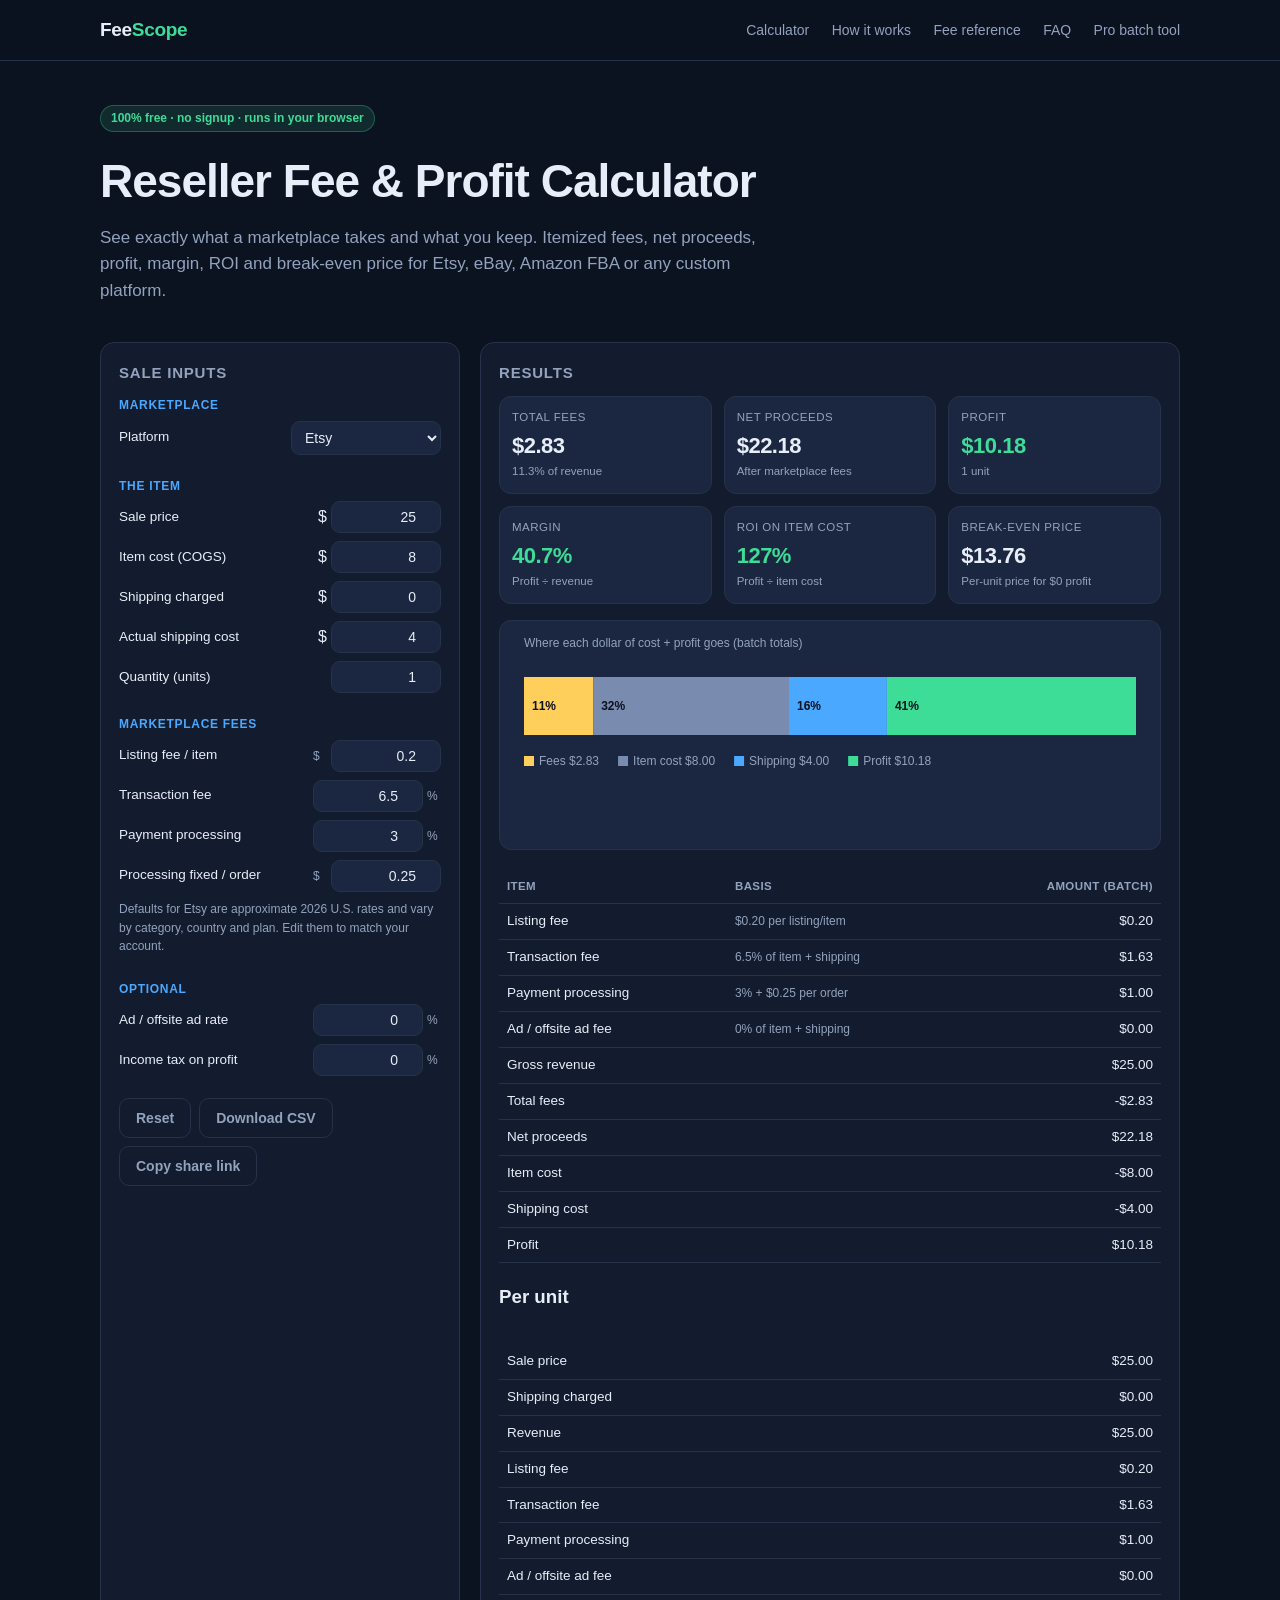
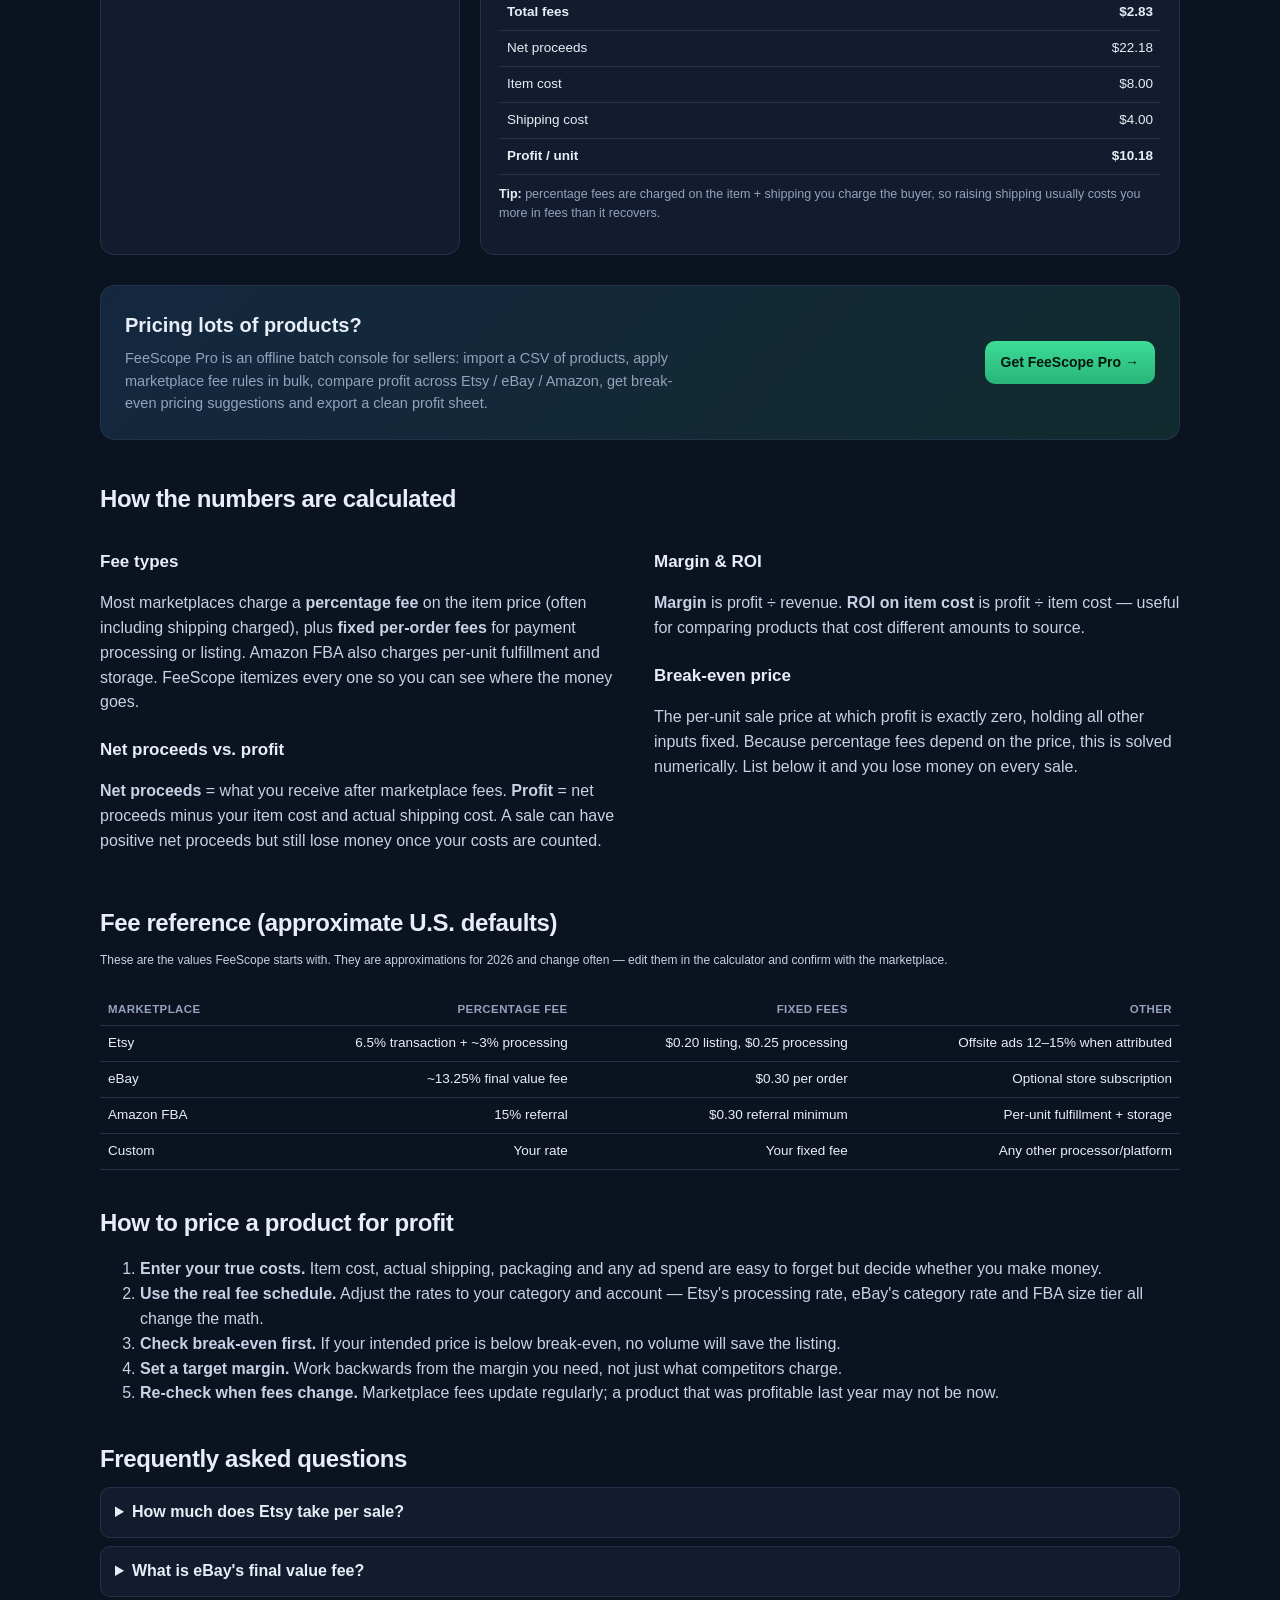
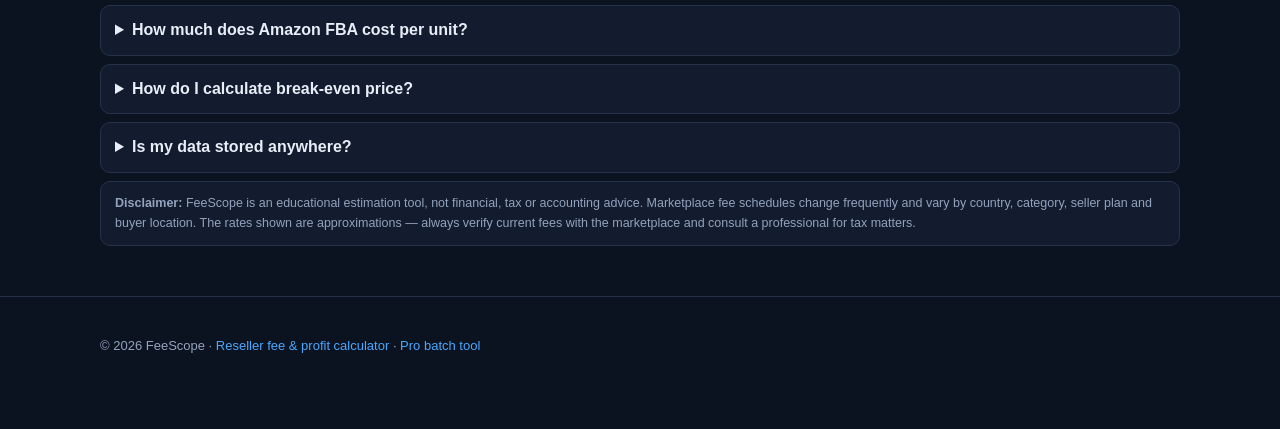
==== index.html @ abf42bcd "FeeScope: free reseller fee & profit calculator (tested engine, 4 SEO pages)" ====
<!doctype html>
<html lang="en">
<head>
<meta charset="utf-8">
<meta name="viewport" content="width=device-width,initial-scale=1">
<title>Reseller Fee &amp; Profit Calculator — Etsy, eBay &amp; Amazon FBA | FeeScope</title>
<meta name="description" content="Free reseller fee calculator. Estimate Etsy, eBay and Amazon FBA fees, net proceeds, profit, margin, ROI and break-even price. No signup, runs in your browser.">
<link rel="canonical" href="https://lowlune.github.io/feescope/">
<meta property="og:title" content="Reseller Fee &amp; Profit Calculator — FeeScope">
<meta property="og:description" content="Estimate Etsy, eBay and Amazon FBA fees, profit, margin and break-even price for any product.">
<meta property="og:type" content="website">
<meta property="og:url" content="https://lowlune.github.io/feescope/">
<link rel="stylesheet" href="styles.css">
<script type="application/ld+json">
{"@context":"https://schema.org","@type":"WebApplication","name":"FeeScope Reseller Fee Calculator",
"applicationCategory":"BusinessApplication","operatingSystem":"Web","offers":{"@type":"Offer","price":"0","priceCurrency":"USD"}}
</script>
<script type="application/ld+json">
{"@context":"https://schema.org","@type":"FAQPage","mainEntity":[
{"@type":"Question","name":"How much does Etsy take per sale?","acceptedAnswer":{"@type":"Answer","text":"Etsy generally charges a $0.20 listing fee, a 6.5% transaction fee on the item price plus shipping charged, and payment processing of roughly 3% + $0.25 per order in the US. Offsite ads can add 12–15% on attributed orders. Rates vary by country and plan, so verify in your Etsy account."}},
{"@type":"Question","name":"What is eBay's final value fee?","acceptedAnswer":{"@type":"Answer","text":"For many categories eBay's final value fee is about 13.25% of the item price plus shipping, with a fixed $0.30 per-order fee. The exact rate depends on the category, seller level and store subscription."}},
{"@type":"Question","name":"How much does Amazon FBA cost per unit?","acceptedAnswer":{"@type":"Answer","text":"Amazon FBA typically charges a 15% referral fee on the total sales price (minimum about $0.30 per item), a per-unit fulfillment fee that depends on size and weight, and a per-unit monthly storage fee. Use the calculator to plug in your exact numbers."}},
{"@type":"Question","name":"How do I calculate break-even price?","acceptedAnswer":{"@type":"Answer","text":"Break-even price is the sale price at which profit is exactly zero after all marketplace fees, item cost and shipping. Because percentage fees depend on the price, FeeScope solves for it numerically and shows it in the results."}}]}
</script>
</head>
<body>
<header>
  <div class="wrap nav">
    <div class="brand">Fee<b>Scope</b></div>
    <nav>
      <a href="#calculator">Calculator</a>
      <a href="#how">How it works</a>
      <a href="#fees">Fee reference</a>
      <a href="#faq">FAQ</a>
      <a href="#pro" data-gumroad>Pro batch tool</a>
    </nav>
  </div>
</header>

<div class="wrap">
  <section class="hero">
    <span class="badge">100% free · no signup · runs in your browser</span>
    <h1>Reseller Fee &amp; Profit Calculator</h1>
    <p>See exactly what a marketplace takes and what you keep. Itemized fees, net proceeds, profit, margin, ROI and break-even price for Etsy, eBay, Amazon FBA or any custom platform.</p>
  </section>

  <div class="app" id="calculator">
    <form class="panel" onsubmit="return false" autocomplete="off">
      <h2>Sale inputs</h2>
      <fieldset>
        <legend>Marketplace</legend>
        <div class="field">
          <label for="marketplace">Platform</label>
          <div class="in">
            <select id="marketplace">
              <option value="etsy" selected>Etsy</option>
              <option value="ebay">eBay</option>
              <option value="amazon">Amazon FBA</option>
              <option value="custom">Custom / other</option>
            </select>
          </div>
        </div>
      </fieldset>
      <fieldset>
        <legend>The item</legend>
        <div class="field"><label for="salePrice">Sale price</label><div class="in">$<input id="salePrice" type="number" value="25" step="0.01" min="0"></div></div>
        <div class="field"><label for="itemCost">Item cost (COGS)</label><div class="in">$<input id="itemCost" type="number" value="8" step="0.01" min="0"></div></div>
        <div class="field"><label for="shippingCharged">Shipping charged</label><div class="in">$<input id="shippingCharged" type="number" value="0" step="0.01" min="0"></div></div>
        <div class="field"><label for="shippingCost">Actual shipping cost</label><div class="in">$<input id="shippingCost" type="number" value="4" step="0.01" min="0"></div></div>
        <div class="field"><label for="quantity">Quantity (units)</label><div class="in"><input id="quantity" type="number" value="1" step="1" min="0"></div></div>
      </fieldset>
      <fieldset>
        <legend>Marketplace fees</legend>
        <div id="configFields"></div>
        <p class="note" id="configNote"></p>
      </fieldset>
      <fieldset>
        <legend>Optional</legend>
        <div class="field"><label for="adRate">Ad / offsite ad rate</label><div class="in"><input id="adRate" type="number" value="0" step="0.1" min="0"><span class="unit">%</span></div></div>
        <div class="field"><label for="taxRate">Income tax on profit</label><div class="in"><input id="taxRate" type="number" value="0" step="1" min="0" max="100"><span class="unit">%</span></div></div>
      </fieldset>
      <div class="share-row">
        <button class="btn ghost" type="button" id="reset">Reset</button>
        <button class="btn ghost" type="button" id="csv">Download CSV</button>
        <button class="btn ghost" type="button" id="share">Copy share link</button>
      </div>
    </form>

    <div class="panel">
      <h2>Results</h2>
      <div class="metrics" id="metrics"></div>
      <canvas id="chart" aria-label="Revenue breakdown chart"></canvas>
      <div class="legend" id="legend"></div>
      <div id="feesTable"></div>
      <div id="perUnit"></div>
      <p class="tips"><b>Tip:</b> percentage fees are charged on the item + shipping you charge the buyer, so raising shipping usually costs you more in fees than it recovers.</p>
    </div>
  </div>

  <section class="cta" id="pro">
    <div>
      <h3>Pricing lots of products?</h3>
      <p>FeeScope Pro is an offline batch console for sellers: import a CSV of products, apply marketplace fee rules in bulk, compare profit across Etsy / eBay / Amazon, get break-even pricing suggestions and export a clean profit sheet.</p>
    </div>
    <a class="btn" href="#pro" data-gumroad>Get FeeScope Pro →</a>
  </section>

  <section class="content">
    <h2 id="how">How the numbers are calculated</h2>
    <div class="grid2">
      <div>
        <h3>Fee types</h3>
        <p>Most marketplaces charge a <strong>percentage fee</strong> on the item price (often including shipping charged), plus <strong>fixed per-order fees</strong> for payment processing or listing. Amazon FBA also charges per-unit fulfillment and storage. FeeScope itemizes every one so you can see where the money goes.</p>
        <h3>Net proceeds vs. profit</h3>
        <p><strong>Net proceeds</strong> = what you receive after marketplace fees. <strong>Profit</strong> = net proceeds minus your item cost and actual shipping cost. A sale can have positive net proceeds but still lose money once your costs are counted.</p>
      </div>
      <div>
        <h3>Margin &amp; ROI</h3>
        <p><strong>Margin</strong> is profit ÷ revenue. <strong>ROI on item cost</strong> is profit ÷ item cost — useful for comparing products that cost different amounts to source.</p>
        <h3>Break-even price</h3>
        <p>The per-unit sale price at which profit is exactly zero, holding all other inputs fixed. Because percentage fees depend on the price, this is solved numerically. List below it and you lose money on every sale.</p>
      </div>
    </div>

    <h2 id="fees">Fee reference (approximate U.S. defaults)</h2>
    <p class="note">These are the values FeeScope starts with. They are approximations for 2026 and change often — edit them in the calculator and confirm with the marketplace.</p>
    <div class="tbl-wrap">
      <table>
        <thead><tr><th>Marketplace</th><th>Percentage fee</th><th>Fixed fees</th><th>Other</th></tr></thead>
        <tbody>
          <tr><td>Etsy</td><td>6.5% transaction + ~3% processing</td><td>$0.20 listing, $0.25 processing</td><td>Offsite ads 12–15% when attributed</td></tr>
          <tr><td>eBay</td><td>~13.25% final value fee</td><td>$0.30 per order</td><td>Optional store subscription</td></tr>
          <tr><td>Amazon FBA</td><td>15% referral</td><td>$0.30 referral minimum</td><td>Per-unit fulfillment + storage</td></tr>
          <tr><td>Custom</td><td>Your rate</td><td>Your fixed fee</td><td>Any other processor/platform</td></tr>
        </tbody>
      </table>
    </div>

    <h2>How to price a product for profit</h2>
    <ol>
      <li><strong>Enter your true costs.</strong> Item cost, actual shipping, packaging and any ad spend are easy to forget but decide whether you make money.</li>
      <li><strong>Use the real fee schedule.</strong> Adjust the rates to your category and account — Etsy's processing rate, eBay's category rate and FBA size tier all change the math.</li>
      <li><strong>Check break-even first.</strong> If your intended price is below break-even, no volume will save the listing.</li>
      <li><strong>Set a target margin.</strong> Work backwards from the margin you need, not just what competitors charge.</li>
      <li><strong>Re-check when fees change.</strong> Marketplace fees update regularly; a product that was profitable last year may not be now.</li>
    </ol>

    <h2 id="faq">Frequently asked questions</h2>
    <details><summary>How much does Etsy take per sale?</summary><p>Etsy generally charges a $0.20 listing fee, a 6.5% transaction fee on the item price plus shipping charged, and payment processing of roughly 3% + $0.25 per order in the US. Offsite ads can add 12–15% on attributed orders. Rates vary by country and plan, so verify in your Etsy account.</p></details>
    <details><summary>What is eBay's final value fee?</summary><p>For many categories eBay's final value fee is about 13.25% of the item price plus shipping, with a fixed $0.30 per-order fee. The exact rate depends on the category, seller level and store subscription.</p></details>
    <details><summary>How much does Amazon FBA cost per unit?</summary><p>Amazon FBA typically charges a 15% referral fee on the total sales price (minimum about $0.30 per item), a per-unit fulfillment fee that depends on size and weight, and a per-unit monthly storage fee. Plug your exact size tier into the calculator.</p></details>
    <details><summary>How do I calculate break-even price?</summary><p>Break-even price is the sale price at which profit is exactly zero after all fees, item cost and shipping. Because percentage fees depend on the price, FeeScope solves it numerically and shows it in the results.</p></details>
    <details><summary>Is my data stored anywhere?</summary><p>No. Everything runs in your browser. Nothing is uploaded, and your inputs only live in the page URL if you copy a share link.</p></details>

    <div class="disclaimer"><strong>Disclaimer:</strong> FeeScope is an educational estimation tool, not financial, tax or accounting advice. Marketplace fee schedules change frequently and vary by country, category, seller plan and buyer location. The rates shown are approximations — always verify current fees with the marketplace and consult a professional for tax matters.</div>
  </section>
</div>

<footer>
  <div class="wrap">
    <p>© <span id="yr"></span> FeeScope · <a href="#calculator">Reseller fee &amp; profit calculator</a> · <a href="#pro" data-gumroad>Pro batch tool</a></p>
  </div>
</footer>
<script type="module" src="app.js"></script>
<script>document.getElementById('yr').textContent = new Date().getFullYear();</script>
</body>
</html>
---- styles.css ----
:root{
  --bg:#0b1220; --panel:#131c2e; --panel2:#1b2740; --line:#26324a;
  --text:#e8eef8; --muted:#93a2bd; --accent:#3ddc97; --accent2:#4aa8ff;
  --danger:#ff6b6b; --warn:#ffcf5c; --radius:14px;
  --font:-apple-system,BlinkMacSystemFont,"Segoe UI",Roboto,Helvetica,Arial,sans-serif;
}
*{box-sizing:border-box}
html,body{margin:0;padding:0}
body{background:radial-gradient(1200px 600px at 80% -10%,#16233c 0%,var(--bg) 55%);color:var(--text);font-family:var(--font);line-height:1.55}
a{color:var(--accent2);text-decoration:none}
a:hover{text-decoration:underline}
header{position:sticky;top:0;z-index:20;background:rgba(11,18,32,.85);backdrop-filter:blur(8px);border-bottom:1px solid var(--line)}
.wrap{max-width:1120px;margin:0 auto;padding:0 20px}
.nav{display:flex;align-items:center;justify-content:space-between;height:60px}
.brand{font-weight:800;font-size:19px;letter-spacing:-.3px;color:var(--text)}
.brand b{color:var(--accent)}
.nav nav a{margin-left:18px;color:var(--muted);font-size:14px}
.nav nav a:hover{color:var(--text);text-decoration:none}
.hero{padding:44px 0 12px}
.hero h1{font-size:clamp(28px,4.6vw,46px);margin:0 0 8px;letter-spacing:-1px}
.hero p{color:var(--muted);max-width:680px;margin:0;font-size:17px}
.badge{display:inline-block;background:rgba(61,220,151,.12);color:var(--accent);border:1px solid rgba(61,220,151,.3);padding:3px 10px;border-radius:999px;font-size:12px;font-weight:600;margin-bottom:14px}
.app{display:grid;grid-template-columns:360px 1fr;gap:20px;margin:26px 0}
@media(max-width:900px){.app{grid-template-columns:1fr}}
.panel{background:var(--panel);border:1px solid var(--line);border-radius:var(--radius);padding:18px}
.panel h2{margin:0 0 12px;font-size:15px;text-transform:uppercase;letter-spacing:.8px;color:var(--muted)}
fieldset{border:0;padding:0;margin:0 0 14px}
fieldset legend{font-size:12px;font-weight:700;text-transform:uppercase;letter-spacing:.7px;color:var(--accent2);padding:0 0 6px}
.field{display:flex;align-items:center;justify-content:space-between;gap:8px;margin-bottom:8px}
.field label{font-size:13.5px;color:var(--text).85}
.field .in{display:flex;align-items:center;gap:4px}
.field input[type=number]{width:110px;background:var(--panel2);border:1px solid var(--line);color:var(--text);border-radius:9px;padding:7px 9px;font-size:14px;text-align:right}
.field input[type=number]:focus{outline:2px solid var(--accent2);outline-offset:1px;border-color:var(--accent2)}
.field .unit{color:var(--muted);font-size:12px;width:14px}
.field select{background:var(--panel2);border:1px solid var(--line);color:var(--text);border-radius:9px;padding:7px 9px;font-size:14px;min-width:150px}
.field select:focus{outline:2px solid var(--accent2);outline-offset:1px;border-color:var(--accent2)}
.btn{display:inline-block;background:linear-gradient(180deg,#3ddc97,#28b579);color:#04170e;font-weight:700;border:0;border-radius:10px;padding:11px 16px;font-size:14px;cursor:pointer}
.btn:hover{filter:brightness(1.06);text-decoration:none}
.btn.ghost{background:transparent;color:var(--muted);border:1px solid var(--line);font-weight:600}
.metrics{display:grid;grid-template-columns:repeat(3,1fr);gap:12px;margin-bottom:16px}
@media(max-width:640px){.metrics{grid-template-columns:repeat(2,1fr)}}
.metric{background:var(--panel2);border:1px solid var(--line);border-radius:12px;padding:12px}
.metric .k{font-size:11.5px;color:var(--muted);text-transform:uppercase;letter-spacing:.5px}
.metric .v{font-size:22px;font-weight:800;letter-spacing:-.5px;margin-top:2px}
.metric .v.pos{color:var(--accent)}
.metric .v.neg{color:var(--danger)}
.metric .sub{font-size:11.5px;color:var(--muted)}
canvas{width:100%;height:230px;background:var(--panel2);border:1px solid var(--line);border-radius:12px}
table{width:100%;border-collapse:collapse;font-size:13.5px;margin-top:14px}
th,td{padding:7px 8px;text-align:right;border-bottom:1px solid var(--line);white-space:nowrap}
th:first-child,td:first-child{text-align:left}
thead th{color:var(--muted);font-size:11.5px;text-transform:uppercase;letter-spacing:.4px;font-weight:600}
tbody tr:hover{background:rgba(255,255,255,.03)}
.tbl-wrap{overflow-x:auto}
.cta{margin:30px 0;background:linear-gradient(135deg,rgba(74,168,255,.14),rgba(61,220,151,.12));border:1px solid var(--line);border-radius:var(--radius);padding:24px;display:flex;gap:20px;align-items:center;justify-content:space-between;flex-wrap:wrap}
.cta h3{margin:0 0 6px;font-size:20px}
.cta p{margin:0;color:var(--muted);max-width:560px;font-size:14.5px}
.content{margin:40px 0}
.content h2{font-size:24px;margin:34px 0 10px;letter-spacing:-.4px}
.content h3{font-size:17px;margin:22px 0 6px}
.content p,.content li{color:#c6d2e6}
.content code{background:var(--panel2);padding:2px 6px;border-radius:6px;font-size:13px}
details{border:1px solid var(--line);border-radius:10px;padding:12px 14px;margin:8px 0;background:var(--panel)}
summary{cursor:pointer;font-weight:600}
.grid2{display:grid;grid-template-columns:1fr 1fr;gap:10px 28px}
@media(max-width:700px){.grid2{grid-template-columns:1fr}}
footer{border-top:1px solid var(--line);margin-top:50px;padding:26px 0 60px;color:var(--muted);font-size:13px}
.disclaimer{background:var(--panel);border:1px solid var(--line);border-radius:10px;padding:12px 14px;font-size:12.5px;color:var(--muted)}
.share-row{display:flex;gap:8px;flex-wrap:wrap;margin-top:12px}
.note{font-size:12px;color:var(--muted);margin:2px 0 10px}
.hidden{display:none}
.bar{display:flex;height:26px;border-radius:8px;overflow:hidden;border:1px solid var(--line);margin:6px 0 14px;background:var(--panel2)}
.bar span{display:block;height:100%}
.bar .seg-profit{background:var(--accent)}
.bar .seg-fees{background:var(--warn)}
.bar .seg-cogs{background:#7a8bb0}
.bar .seg-ship{background:#4aa8ff}
.bar .seg-loss{background:var(--danger)}
.legend{display:flex;gap:14px;flex-wrap:wrap;font-size:12px;color:var(--muted)}
.legend i{display:inline-block;width:10px;height:10px;border-radius:3px;margin-right:5px;vertical-align:middle}
.tips{font-size:12.5px;color:var(--muted);margin-top:10px}
.tips b{color:var(--text)}
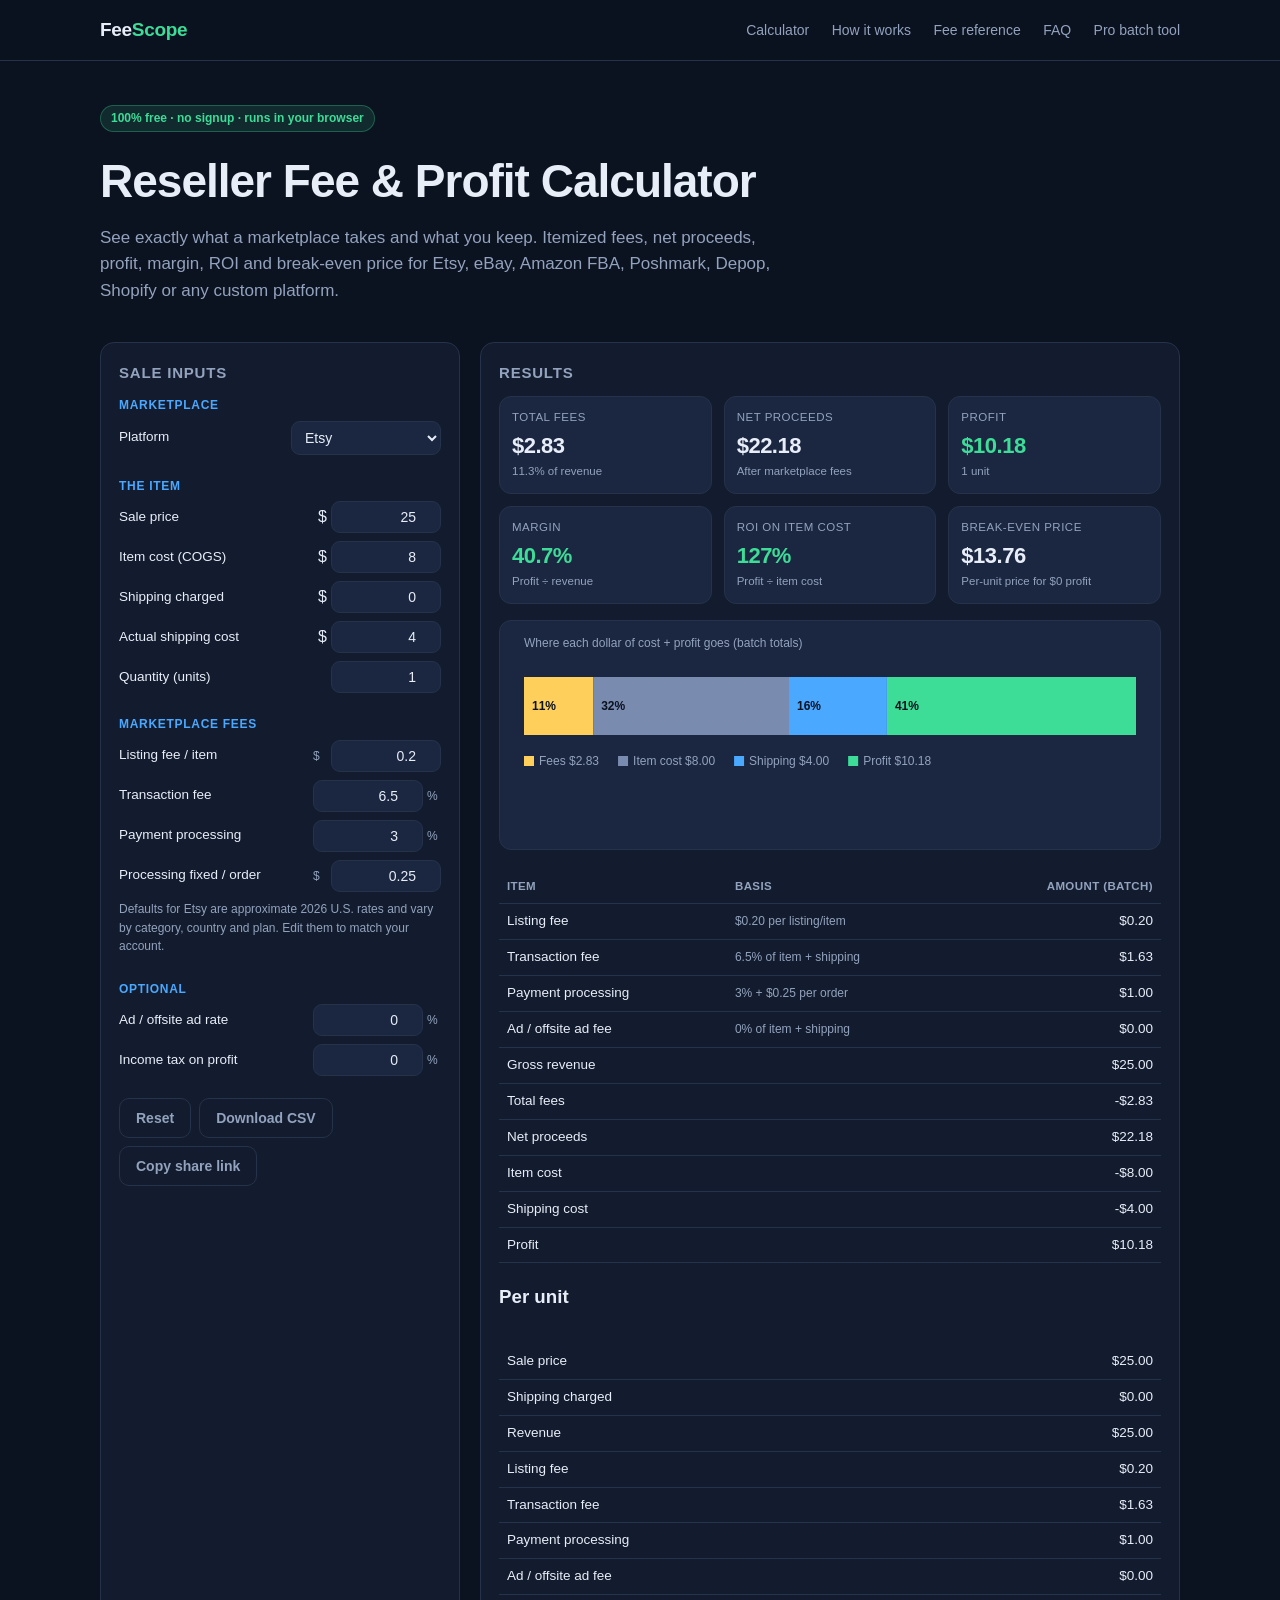
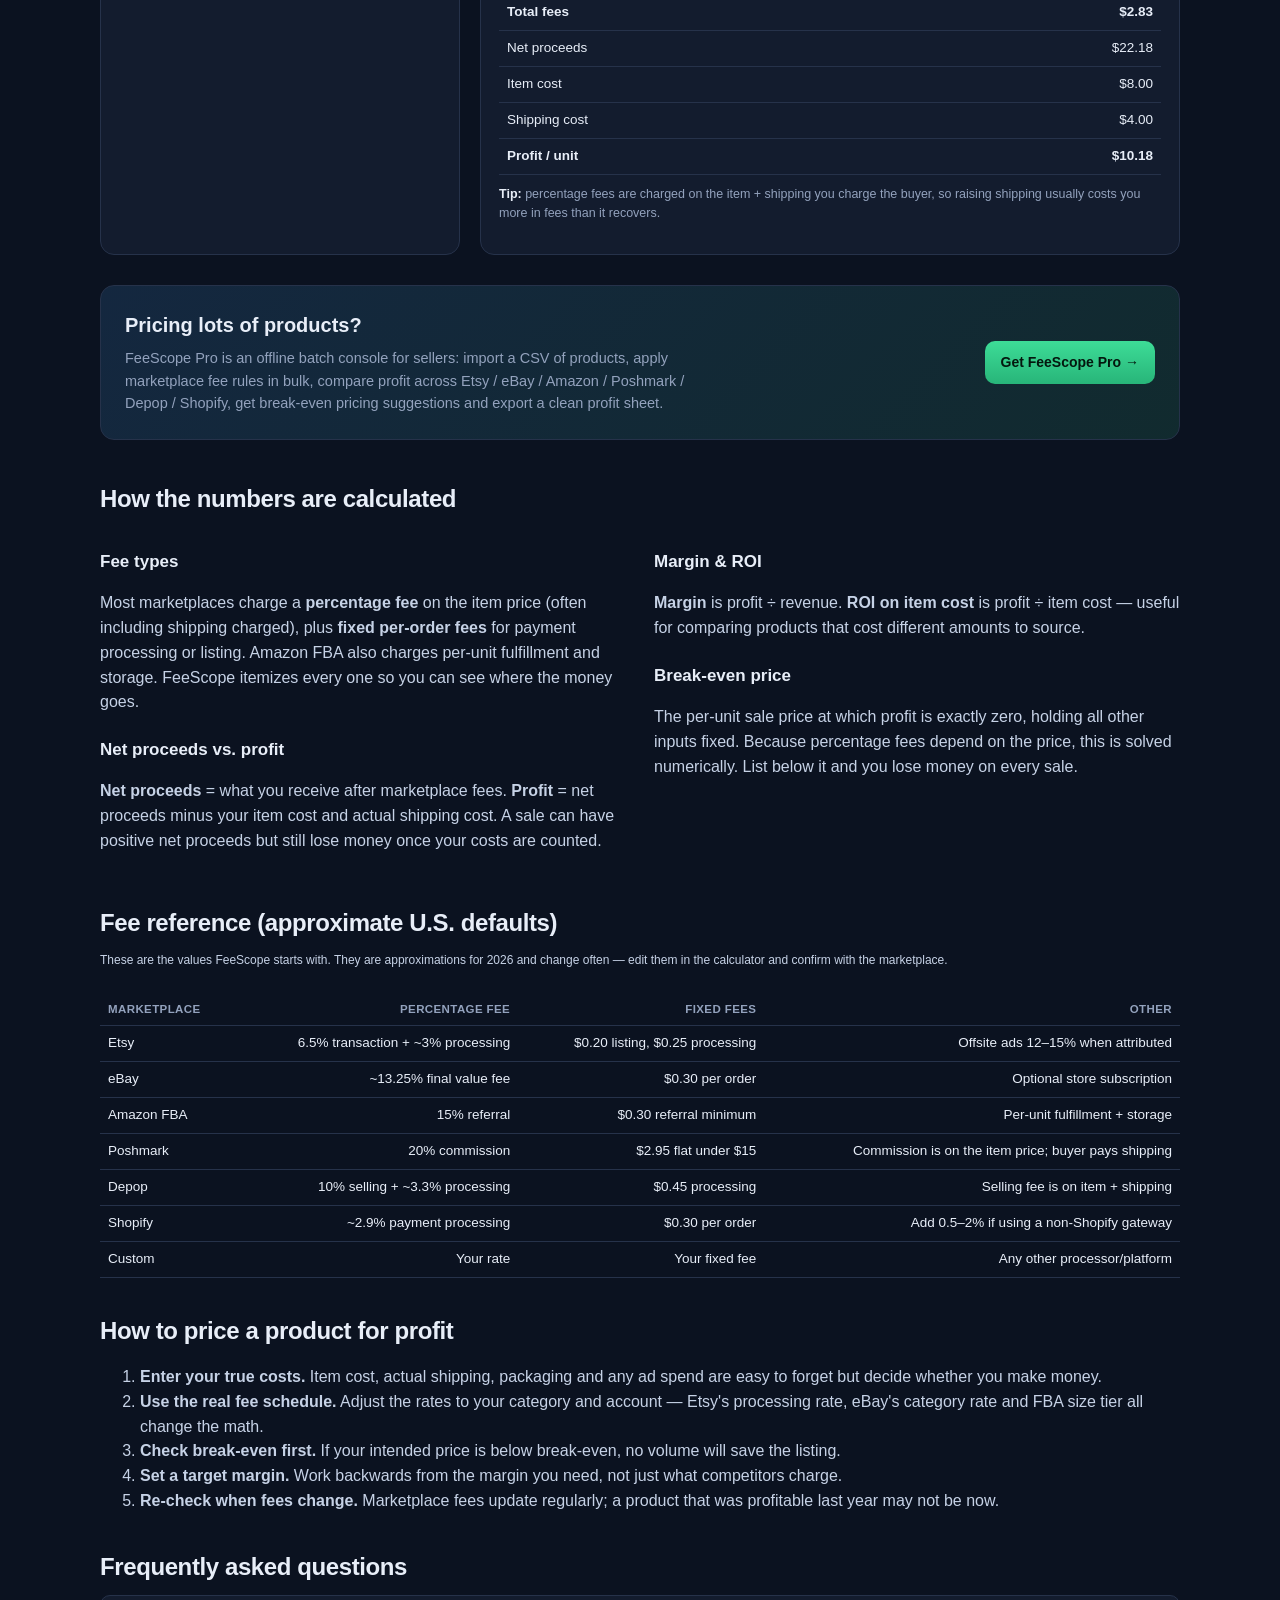
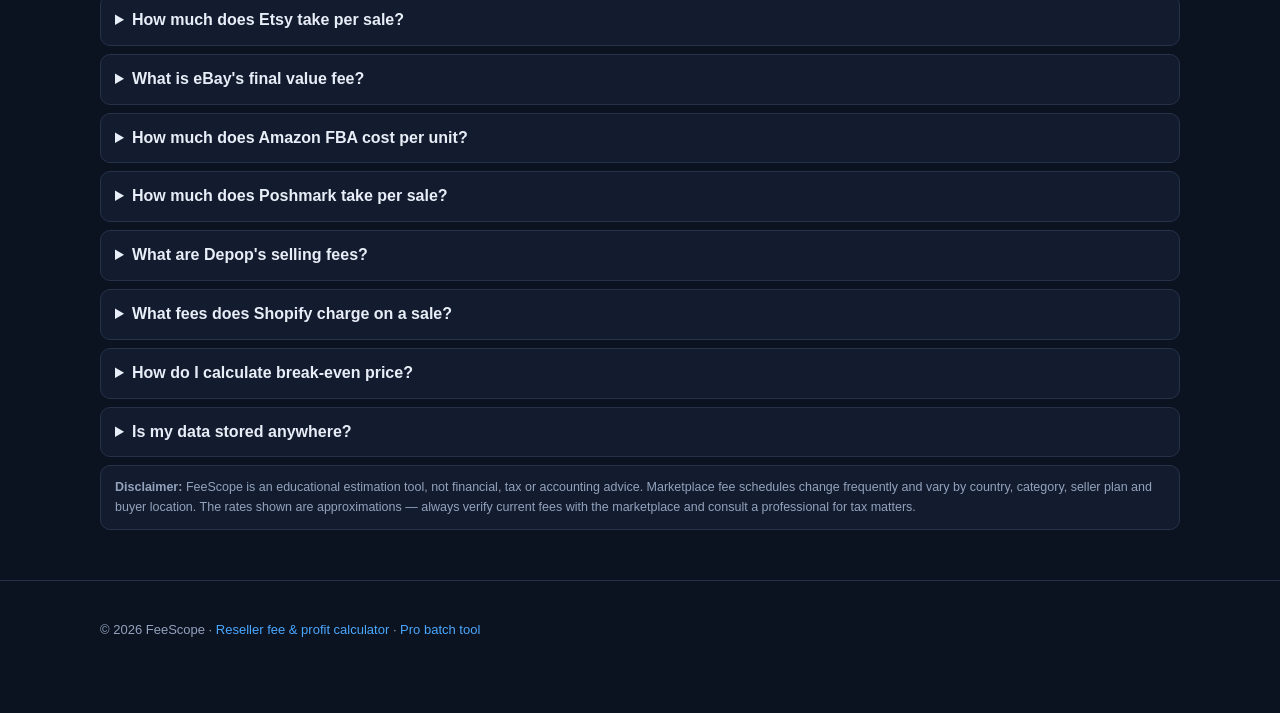
==== commit 904d2052: "Add Poshmark, Depop and Shopify fee profiles + SEO pages - Engine: three new built-in marketplace pr" ====
--- a/index.html
+++ b/index.html
@@ -4,23 +4,41 @@
 <meta charset="utf-8">
 <meta name="viewport" content="width=device-width,initial-scale=1">
 <title>Reseller Fee &amp; Profit Calculator — Etsy, eBay &amp; Amazon FBA | FeeScope</title>
-<meta name="description" content="Free reseller fee calculator. Estimate Etsy, eBay and Amazon FBA fees, net proceeds, profit, margin, ROI and break-even price. No signup, runs in your browser.">
+<meta name="description" content="Free reseller fee calculator. Estimate Etsy, eBay, Amazon FBA, Poshmark, Depop and Shopify fees, net proceeds, profit, margin, ROI and break-even price. No signup, runs in your browser.">
 <link rel="canonical" href="https://lowlune.github.io/feescope/">
 <meta property="og:title" content="Reseller Fee &amp; Profit Calculator — FeeScope">
-<meta property="og:description" content="Estimate Etsy, eBay and Amazon FBA fees, profit, margin and break-even price for any product.">
+<meta property="og:description" content="Estimate Etsy, eBay, Amazon FBA, Poshmark, Depop and Shopify fees, profit, margin and break-even price for any product.">
 <meta property="og:type" content="website">
 <meta property="og:url" content="https://lowlune.github.io/feescope/">
+<meta property="og:site_name" content="FeeScope">
+<meta property="og:image" content="https://lowlune.github.io/feescope/og.png">
+<meta property="og:image:width" content="1200">
+<meta property="og:image:height" content="630">
+<meta property="og:image:alt" content="FeeScope — free reseller fee and profit calculator for Etsy, eBay, Amazon FBA, Poshmark, Depop and Shopify">
+<meta name="twitter:card" content="summary_large_image">
+<meta name="twitter:title" content="Reseller Fee &amp; Profit Calculator — FeeScope">
+<meta name="twitter:description" content="Estimate Etsy, eBay, Amazon FBA, Poshmark, Depop and Shopify fees, profit, margin and break-even price for any product.">
+<meta name="twitter:image" content="https://lowlune.github.io/feescope/og.png">
 <link rel="stylesheet" href="styles.css">
 <script type="application/ld+json">
 {"@context":"https://schema.org","@type":"WebApplication","name":"FeeScope Reseller Fee Calculator",
-"applicationCategory":"BusinessApplication","operatingSystem":"Web","offers":{"@type":"Offer","price":"0","priceCurrency":"USD"}}
+"url":"https://lowlune.github.io/feescope/",
+"applicationCategory":"BusinessApplication","operatingSystem":"Web",
+"isAccessibleForFree":true,
+"featureList":["Itemized marketplace fees","Net proceeds","Profit and margin","ROI on item cost","Break-even price","Etsy, eBay, Amazon FBA, Poshmark, Depop and Shopify presets","CSV export"],
+"author":{"@type":"Organization","name":"FeeScope"},
+"sameAs":"https://github.com/lowlune/feescope",
+"offers":{"@type":"Offer","price":"0","priceCurrency":"USD"}}
 </script>
 <script type="application/ld+json">
 {"@context":"https://schema.org","@type":"FAQPage","mainEntity":[
 {"@type":"Question","name":"How much does Etsy take per sale?","acceptedAnswer":{"@type":"Answer","text":"Etsy generally charges a $0.20 listing fee, a 6.5% transaction fee on the item price plus shipping charged, and payment processing of roughly 3% + $0.25 per order in the US. Offsite ads can add 12–15% on attributed orders. Rates vary by country and plan, so verify in your Etsy account."}},
 {"@type":"Question","name":"What is eBay's final value fee?","acceptedAnswer":{"@type":"Answer","text":"For many categories eBay's final value fee is about 13.25% of the item price plus shipping, with a fixed $0.30 per-order fee. The exact rate depends on the category, seller level and store subscription."}},
 {"@type":"Question","name":"How much does Amazon FBA cost per unit?","acceptedAnswer":{"@type":"Answer","text":"Amazon FBA typically charges a 15% referral fee on the total sales price (minimum about $0.30 per item), a per-unit fulfillment fee that depends on size and weight, and a per-unit monthly storage fee. Use the calculator to plug in your exact numbers."}},
-{"@type":"Question","name":"How do I calculate break-even price?","acceptedAnswer":{"@type":"Answer","text":"Break-even price is the sale price at which profit is exactly zero after all marketplace fees, item cost and shipping. Because percentage fees depend on the price, FeeScope solves for it numerically and shows it in the results."}}]}
+{"@type":"Question","name":"How do I calculate break-even price?","acceptedAnswer":{"@type":"Answer","text":"Break-even price is the sale price at which profit is exactly zero after all marketplace fees, item cost and shipping. Because percentage fees depend on the price, FeeScope solves for it numerically and shows it in the results."}},
+{"@type":"Question","name":"How much does Poshmark take per sale?","acceptedAnswer":{"@type":"Answer","text":"Poshmark charges a 20% commission on sales of $15 or more, and a flat $2.95 on sales under $15. The commission is based on the item sale price; shipping is paid by the buyer."}},
+{"@type":"Question","name":"What are Depop's selling fees?","acceptedAnswer":{"@type":"Answer","text":"Depop's U.S. selling fee is about 10% of the item price plus shipping charged, with payment processing of roughly 3.3% + $0.45 per order. Rates and payment providers vary by country."}},
+{"@type":"Question","name":"What fees does Shopify charge on a sale?","acceptedAnswer":{"@type":"Answer","text":"Shopify itself does not take a cut of each sale, but payment processing on the Basic plan is roughly 2.9% + $0.30 per online order with Shopify Payments. If you use a third-party gateway, add your plan's third-party transaction fee (0.5–2%)."}}]}
 </script>
 </head>
 <body>
@@ -32,7 +50,7 @@
       <a href="#how">How it works</a>
       <a href="#fees">Fee reference</a>
       <a href="#faq">FAQ</a>
-      <a href="#pro" data-gumroad>Pro batch tool</a>
+      <a href="pro.html">Pro batch tool</a>
     </nav>
   </div>
 </header>
@@ -41,7 +59,7 @@
   <section class="hero">
     <span class="badge">100% free · no signup · runs in your browser</span>
     <h1>Reseller Fee &amp; Profit Calculator</h1>
-    <p>See exactly what a marketplace takes and what you keep. Itemized fees, net proceeds, profit, margin, ROI and break-even price for Etsy, eBay, Amazon FBA or any custom platform.</p>
+    <p>See exactly what a marketplace takes and what you keep. Itemized fees, net proceeds, profit, margin, ROI and break-even price for Etsy, eBay, Amazon FBA, Poshmark, Depop, Shopify or any custom platform.</p>
   </section>
 
   <div class="app" id="calculator">
@@ -56,6 +74,9 @@
               <option value="etsy" selected>Etsy</option>
               <option value="ebay">eBay</option>
               <option value="amazon">Amazon FBA</option>
+              <option value="poshmark">Poshmark</option>
+              <option value="depop">Depop</option>
+              <option value="shopify">Shopify</option>
               <option value="custom">Custom / other</option>
             </select>
           </div>
@@ -100,7 +121,7 @@
   <section class="cta" id="pro">
     <div>
       <h3>Pricing lots of products?</h3>
-      <p>FeeScope Pro is an offline batch console for sellers: import a CSV of products, apply marketplace fee rules in bulk, compare profit across Etsy / eBay / Amazon, get break-even pricing suggestions and export a clean profit sheet.</p>
+      <p>FeeScope Pro is an offline batch console for sellers: import a CSV of products, apply marketplace fee rules in bulk, compare profit across Etsy / eBay / Amazon / Poshmark / Depop / Shopify, get break-even pricing suggestions and export a clean profit sheet.</p>
     </div>
     <a class="btn" href="#pro" data-gumroad>Get FeeScope Pro →</a>
   </section>
@@ -131,6 +152,9 @@
           <tr><td>Etsy</td><td>6.5% transaction + ~3% processing</td><td>$0.20 listing, $0.25 processing</td><td>Offsite ads 12–15% when attributed</td></tr>
           <tr><td>eBay</td><td>~13.25% final value fee</td><td>$0.30 per order</td><td>Optional store subscription</td></tr>
           <tr><td>Amazon FBA</td><td>15% referral</td><td>$0.30 referral minimum</td><td>Per-unit fulfillment + storage</td></tr>
+          <tr><td>Poshmark</td><td>20% commission</td><td>$2.95 flat under $15</td><td>Commission is on the item price; buyer pays shipping</td></tr>
+          <tr><td>Depop</td><td>10% selling + ~3.3% processing</td><td>$0.45 processing</td><td>Selling fee is on item + shipping</td></tr>
+          <tr><td>Shopify</td><td>~2.9% payment processing</td><td>$0.30 per order</td><td>Add 0.5–2% if using a non-Shopify gateway</td></tr>
           <tr><td>Custom</td><td>Your rate</td><td>Your fixed fee</td><td>Any other processor/platform</td></tr>
         </tbody>
       </table>
@@ -149,6 +173,9 @@
     <details><summary>How much does Etsy take per sale?</summary><p>Etsy generally charges a $0.20 listing fee, a 6.5% transaction fee on the item price plus shipping charged, and payment processing of roughly 3% + $0.25 per order in the US. Offsite ads can add 12–15% on attributed orders. Rates vary by country and plan, so verify in your Etsy account.</p></details>
     <details><summary>What is eBay's final value fee?</summary><p>For many categories eBay's final value fee is about 13.25% of the item price plus shipping, with a fixed $0.30 per-order fee. The exact rate depends on the category, seller level and store subscription.</p></details>
     <details><summary>How much does Amazon FBA cost per unit?</summary><p>Amazon FBA typically charges a 15% referral fee on the total sales price (minimum about $0.30 per item), a per-unit fulfillment fee that depends on size and weight, and a per-unit monthly storage fee. Plug your exact size tier into the calculator.</p></details>
+    <details><summary>How much does Poshmark take per sale?</summary><p>Poshmark charges a 20% commission on sales of $15 or more, and a flat $2.95 on sales under $15. The commission is based on the item sale price; shipping is paid by the buyer, so it is not part of the fee base.</p></details>
+    <details><summary>What are Depop's selling fees?</summary><p>Depop's U.S. selling fee is about 10% of the item price plus shipping charged, with payment processing of roughly 3.3% + $0.45 per order. Rates and payment providers vary by country.</p></details>
+    <details><summary>What fees does Shopify charge on a sale?</summary><p>Shopify itself does not take a cut of each sale, but payment processing on the Basic plan is roughly 2.9% + $0.30 per online order with Shopify Payments. If you use a third-party gateway, add your plan's third-party transaction fee (0.5–2%).</p></details>
     <details><summary>How do I calculate break-even price?</summary><p>Break-even price is the sale price at which profit is exactly zero after all fees, item cost and shipping. Because percentage fees depend on the price, FeeScope solves it numerically and shows it in the results.</p></details>
     <details><summary>Is my data stored anywhere?</summary><p>No. Everything runs in your browser. Nothing is uploaded, and your inputs only live in the page URL if you copy a share link.</p></details>
 
@@ -158,7 +185,7 @@
 
 <footer>
   <div class="wrap">
-    <p>© <span id="yr"></span> FeeScope · <a href="#calculator">Reseller fee &amp; profit calculator</a> · <a href="#pro" data-gumroad>Pro batch tool</a></p>
+    <p>© <span id="yr"></span> FeeScope · <a href="#calculator">Reseller fee &amp; profit calculator</a> · <a href="pro.html">Pro batch tool</a></p>
   </div>
 </footer>
 <script type="module" src="app.js"></script>
